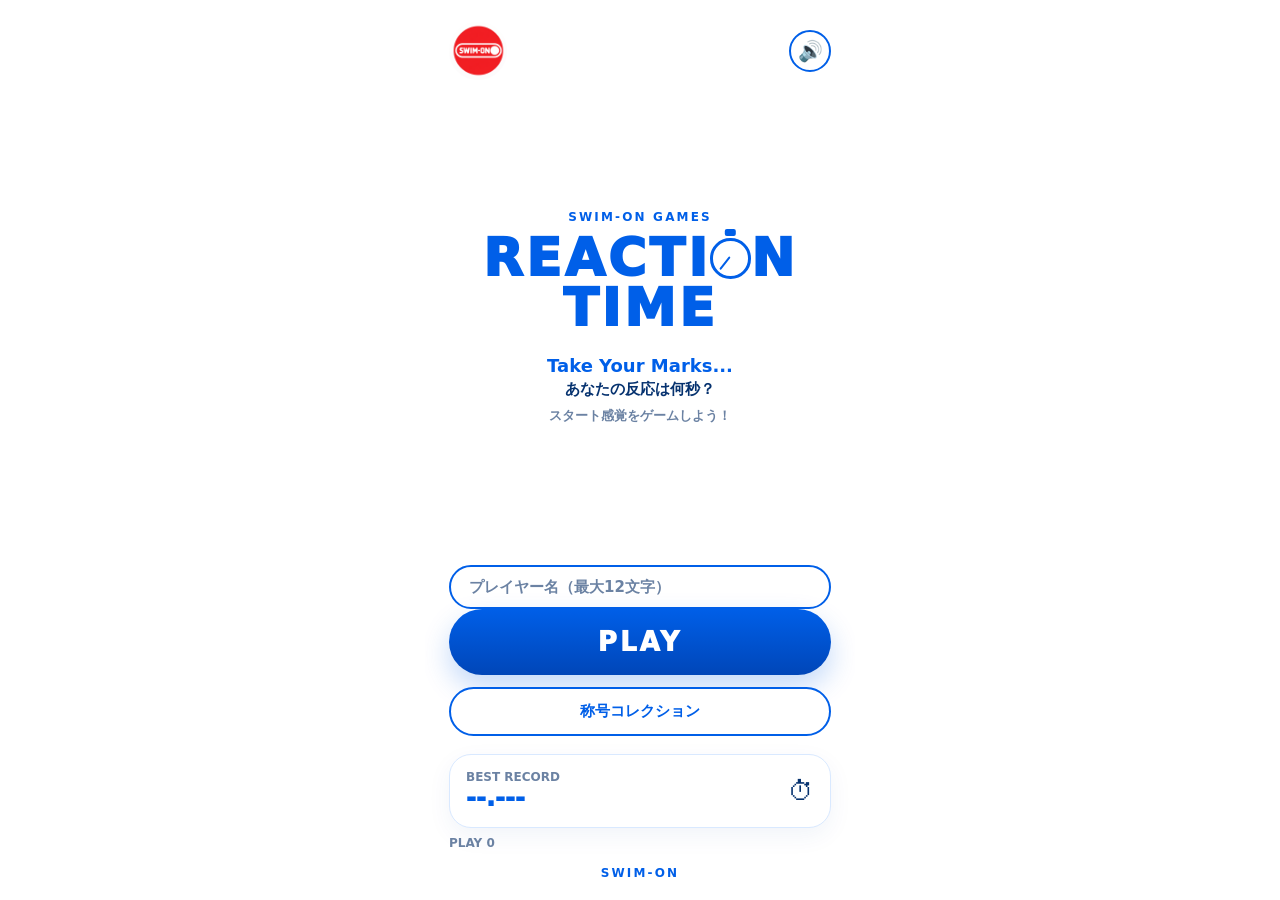
==== reaction_time_v1_2_audio.html @ 28e8aac7 "ローカルランキング機能を追加 - プレイヤー名入力欄をホーム画面に追加（localStorage保存） - 計測後の結果画面に「直近10回の記録」「ローカルTOP10」を表示 - ランキングをloca" ====
<!doctype html>
<html lang="ja">
<head>
  <!-- Google tag (gtag.js) -->
<script async src="https://www.googletagmanager.com/gtag/js?id=G-L57EG20Z6X"></script>
<script>
  window.dataLayer = window.dataLayer || [];
  function gtag(){dataLayer.push(arguments);}
  gtag('js', new Date());

  gtag('config', 'G-L57EG20Z6X');
</script>

<meta charset="utf-8">
<meta name="viewport" content="width=device-width,initial-scale=1,viewport-fit=cover,user-scalable=no">
<title>REACTION TIME v1.1 | SWIM-ON GAMES</title>
<meta name="description" content="Take Your Marks... あなたの反応は何秒？ スタート感覚をゲームしよう！">
<style>
:root{
  --blue:#005FE8;
  --blue-dark:#0046B8;
  --blue-light:#EAF5FF;
  --text:#06326F;
  --muted:#6B82A3;
  --line:#D9E9FF;
  --danger:#E94242;
  --gold:#F4B83A;
  --purple:#7A55E8;
  --white:#fff;
}
*{box-sizing:border-box;-webkit-tap-highlight-color:transparent}
html,body{margin:0;min-height:100%;font-family:system-ui,-apple-system,BlinkMacSystemFont,"Hiragino Sans","Yu Gothic",sans-serif;background:#fff;color:var(--text)}
button{font-family:inherit;cursor:pointer;border:0}
.app{width:min(430px,100%);min-height:100svh;margin:0 auto;background:#fff;position:relative;overflow:hidden;display:flex;flex-direction:column}
.screen{display:none;min-height:100svh;padding:22px 24px 20px;flex-direction:column}
.screen.active{display:flex}
.header{display:flex;align-items:center;justify-content:space-between;min-height:54px}
.logo{width:58px;height:58px;object-fit:contain;border-radius:50%}
.sound{width:42px;height:42px;border:2px solid var(--blue);border-radius:50%;background:#fff;color:var(--blue);font-size:20px;font-weight:900;display:flex;align-items:center;justify-content:center}
.center{flex:1;display:flex;flex-direction:column;align-items:center;justify-content:center;text-align:center}
.brand-small{font-size:12px;font-weight:900;letter-spacing:.18em;color:var(--blue);margin-bottom:10px}
.title{margin:0;color:var(--blue);font-size:52px;line-height:.95;font-weight:950;letter-spacing:.06em}
.watch{display:inline-block;position:relative;width:.78em;height:.78em;border:.075em solid var(--blue);border-radius:50%;vertical-align:-.055em}
.watch:before{content:"";position:absolute;left:50%;top:-.23em;transform:translateX(-50%);width:.2em;height:.13em;background:var(--blue);border-radius:.04em}
.watch:after{content:"";position:absolute;left:50%;top:50%;width:.045em;height:.3em;background:var(--blue);border-radius:999px;transform-origin:top center;transform:translate(-50%,-.04em) rotate(38deg)}
.copy1{margin:22px 0 4px;font-size:18px;font-weight:900;color:var(--blue)}
.copy2{margin:0 0 8px;font-size:15px;font-weight:800;color:var(--text)}
.copy3{margin:0;color:var(--muted);font-size:13px;font-weight:700}
.mainBtn{width:100%;border-radius:999px;background:linear-gradient(180deg,var(--blue),var(--blue-dark));color:#fff;padding:18px 18px;font-size:26px;font-weight:950;letter-spacing:.12em;box-shadow:0 12px 28px rgba(0,95,232,.24)}
.subBtn{width:100%;border-radius:999px;background:#fff;color:var(--blue);border:2px solid var(--blue);padding:13px 16px;font-size:15px;font-weight:900;margin-top:12px}
.bestPanel{width:100%;border:1px solid var(--line);border-radius:22px;background:#fff;padding:15px 16px;margin-top:18px;display:flex;justify-content:space-between;align-items:center;box-shadow:0 8px 24px rgba(0,70,160,.06)}
.bestPanel small{display:block;color:var(--muted);font-size:12px;font-weight:800;text-align:left}
.bestPanel strong{font-size:24px;color:var(--blue);font-weight:950}
.footer{text-align:center;color:var(--blue);font-size:12px;font-weight:900;letter-spacing:.18em;padding-top:16px}
.status{font-size:24px;color:var(--blue);font-weight:950;font-style:italic;margin-bottom:18px}
.waitCircle{width:214px;height:214px;border-radius:50%;border:4px solid var(--blue);display:flex;align-items:center;justify-content:center;color:var(--blue);font-size:42px;font-weight:950;letter-spacing:.05em;margin:18px auto;box-shadow:0 0 0 12px var(--blue-light);transition:.18s ease}
.waitCircle.tap{background:var(--blue);color:#fff;box-shadow:0 0 0 12px var(--blue-light),0 0 32px rgba(0,95,232,.42);transform:scale(1.03)}
.note{font-size:14px;color:var(--muted);font-weight:800;line-height:1.7;min-height:44px}
.resultWrap{position:relative;width:100%;display:flex;flex-direction:column;align-items:center;text-align:center}
.resultLabel{color:var(--blue);font-size:15px;font-weight:950;letter-spacing:.1em;min-height:24px}
.resultLabel.danger{color:var(--danger)}
.resultTime{font-size:76px;line-height:1;font-weight:950;color:var(--blue);letter-spacing:-.06em;margin:8px 0 12px;font-family:ui-monospace,SFMono-Regular,Menlo,Consolas,monospace;position:relative;z-index:2}
.resultTime .sec{font-size:22px;letter-spacing:0;font-family:inherit;margin-left:2px}
.rankBox{width:100%;border:1px solid var(--line);border-radius:22px;padding:17px 14px;margin:8px 0 12px;background:#fff;font-size:22px;font-weight:950;color:var(--text);position:relative;z-index:2}
.rankBox small{display:block;font-size:13px;font-weight:800;color:var(--muted);margin-top:6px}
.infoBox{width:100%;border-radius:18px;background:var(--blue-light);padding:13px 14px;margin-top:8px;color:var(--text);font-size:14px;font-weight:900;position:relative;z-index:2}
.infoBox b{color:var(--blue);font-size:22px}
.actions{width:100%;display:grid;grid-template-columns:1fr 1fr;gap:10px;margin-top:18px}
.actionBtn{border-radius:999px;padding:14px 10px;font-size:14px;font-weight:950;background:#fff;border:2px solid var(--blue);color:var(--blue)}
.actionBtn.primary{background:var(--blue);color:#fff}
.list{width:100%;margin-top:18px}
.row{display:flex;align-items:center;justify-content:space-between;border:1px solid var(--line);border-radius:16px;padding:12px 13px;margin-bottom:9px;background:#fff}
.row.locked{opacity:.42;background:#F8FBFF}
.name{font-weight:950;color:var(--text);font-size:14px;text-align:left}
.range{font-size:12px;color:var(--muted);font-weight:800}
.navBack{background:transparent;color:var(--blue);font-size:30px;font-weight:900;padding:0}
.meta{font-size:12px;color:var(--muted);font-weight:800;margin-top:8px}

/* v1.1 reward effects: white background preserved */
.fxLayer{position:absolute;inset:-20px 0 0;pointer-events:none;overflow:visible;z-index:1}
.sparkle,.confetti,.crownPop,.goldRing{display:none}
.fx-new .sparkle{display:block}
.sparkle span{position:absolute;color:#66B9FF;font-size:24px;opacity:0;animation:sparkle 1.05s ease-out forwards}
.sparkle span:nth-child(1){left:6%;top:12%;animation-delay:.02s}
.sparkle span:nth-child(2){right:7%;top:10%;animation-delay:.16s}
.sparkle span:nth-child(3){left:12%;top:42%;animation-delay:.28s}
.sparkle span:nth-child(4){right:14%;top:45%;animation-delay:.38s}
.sparkle span:nth-child(5){left:45%;top:0%;animation-delay:.48s}
@keyframes sparkle{0%{transform:scale(.5) rotate(0);opacity:0}25%{opacity:1}100%{transform:scale(1.35) rotate(18deg);opacity:0}}

.fx-confetti .confetti{display:block}
.confetti span{position:absolute;width:8px;height:12px;border-radius:2px;opacity:0;animation:confetti 1.15s ease-out forwards}
.confetti span:nth-child(1){background:#F24E8A;left:8%;top:8%;animation-delay:.03s}
.confetti span:nth-child(2){background:#00A9FF;left:18%;top:18%;animation-delay:.11s}
.confetti span:nth-child(3){background:#F4B83A;left:30%;top:3%;animation-delay:.2s}
.confetti span:nth-child(4){background:#4BCB7A;right:28%;top:10%;animation-delay:.08s}
.confetti span:nth-child(5){background:#9B6DFF;right:18%;top:22%;animation-delay:.18s}
.confetti span:nth-child(6){background:#FF7A45;right:8%;top:6%;animation-delay:.26s}
.confetti span:nth-child(7){background:#00C2B8;left:10%;top:52%;animation-delay:.22s}
.confetti span:nth-child(8){background:#F24E8A;right:10%;top:54%;animation-delay:.32s}
@keyframes confetti{0%{transform:translateY(-20px) rotate(0deg);opacity:0}20%{opacity:1}100%{transform:translateY(95px) rotate(240deg);opacity:0}}

.fx-gold .goldRing{display:block;position:absolute;left:50%;top:72px;width:250px;height:250px;border:5px solid rgba(244,184,58,.72);border-radius:50%;transform:translateX(-50%) scale(.78);opacity:0;animation:goldRing 1s ease-out forwards;box-shadow:0 0 24px rgba(244,184,58,.28)}
.goldRing:before,.goldRing:after{content:"✦";position:absolute;color:var(--gold);font-size:24px}
.goldRing:before{left:24px;top:28px}.goldRing:after{right:24px;bottom:28px}
@keyframes goldRing{0%{opacity:0;transform:translateX(-50%) scale(.72)}35%{opacity:1}100%{opacity:0;transform:translateX(-50%) scale(1.05)}}

.fx-crown .crownPop{display:block;position:absolute;left:50%;top:8px;transform:translateX(-50%) scale(.4);font-size:48px;opacity:0;animation:crownPop .9s cubic-bezier(.2,1.4,.35,1) forwards}
@keyframes crownPop{0%{opacity:0;transform:translateX(-50%) translateY(20px) scale(.4)}45%{opacity:1;transform:translateX(-50%) translateY(0) scale(1.15)}100%{opacity:0;transform:translateX(-50%) translateY(-10px) scale(1)}}

.fx-good .resultTime{animation:softPulse .7s ease-out}
@keyframes softPulse{0%{transform:scale(1)}45%{transform:scale(1.035)}100%{transform:scale(1)}}


.fx-speed .resultTime{animation:speedPulse .8s ease-out}
.fx-speed .sparkle{display:block}
.fx-speed .sparkle span{color:#005FE8}
@keyframes speedPulse{0%{transform:translateX(0) scale(1)}20%{transform:translateX(-4px) scale(1.02)}40%{transform:translateX(4px) scale(1.04)}60%{transform:translateX(-2px) scale(1.02)}100%{transform:translateX(0) scale(1)}}

@media (max-width:360px){
  .screen{padding-left:18px;padding-right:18px}
  .title{font-size:46px}
  .waitCircle{width:190px;height:190px;font-size:36px}
  .resultTime{font-size:66px}
  .goldRing{width:220px;height:220px}
}
/* ranking additions */
.nameWrap{width:100%;margin-top:10px;display:flex;gap:8px;align-items:center}
.nameInput{flex:1;border:2px solid var(--blue);border-radius:999px;padding:11px 18px;font-size:15px;font-weight:900;font-family:inherit;color:var(--text);outline:none;background:#fff}
.nameInput::placeholder{color:var(--muted)}
.rankSection{width:100%;margin-top:10px;position:relative;z-index:2}
.rankSectionTitle{font-size:11px;font-weight:900;color:var(--muted);letter-spacing:.1em;margin-bottom:5px;text-align:left}
.rankRow{display:flex;align-items:center;border:1px solid var(--line);border-radius:12px;padding:7px 11px;margin-bottom:5px;background:#fff;font-size:13px;gap:6px}
.rankRow.me{border-color:var(--blue);background:var(--blue-light)}
.rankNum{font-weight:950;color:var(--muted);width:22px;flex-shrink:0;text-align:right}
.rankName{font-weight:900;color:var(--text);flex:1;overflow:hidden;text-overflow:ellipsis;white-space:nowrap}
.rankTime{font-weight:950;color:var(--blue);font-family:ui-monospace,SFMono-Regular,Menlo,Consolas,monospace;flex-shrink:0}
.rankFly{color:var(--danger)}
#result .center{overflow-y:auto;-webkit-overflow-scrolling:touch}
</style>
</head>
<body>

<audio id="marksAudio" preload="auto">
  <source src="take-your-marks.mp3" type="audio/mpeg">
</audio>

<div class="app">
  <section id="home" class="screen active">
    <div class="header"><img class="logo" src="[data-uri]" alt="SWIM-ON"><button class="sound soundToggle">🔊</button></div>
    <div class="center">
      <div class="brand-small">SWIM-ON GAMES</div>
      <h1 class="title">REACTI<span class="watch"></span>N<br>TIME</h1>
      <p class="copy1">Take Your Marks...</p>
      <p class="copy2">あなたの反応は何秒？</p>
      <p class="copy3">スタート感覚をゲームしよう！</p>
    </div>
    <div class="nameWrap"><input class="nameInput" id="playerName" type="text" maxlength="12" placeholder="プレイヤー名（最大12文字）"></div>
    <button class="mainBtn" id="playBtn">PLAY</button>
    <button class="subBtn" id="collectionBtn">称号コレクション</button>
    <div class="bestPanel"><div><small>BEST RECORD</small><strong id="homeBest">--.---</strong></div><div style="font-size:26px">⏱</div></div>
    <div class="meta" id="homeMeta">PLAY 0</div>
    <div class="footer">SWIM-ON</div>
  </section>

  <section id="game" class="screen">
    <div class="header"><button class="navBack" id="gameBack">‹</button><button class="sound soundToggle">🔊</button></div>
    <div class="center">
      <div class="brand-small">REACTION TIME</div>
      <div class="status" id="status">Take Your Marks...</div>
      <div class="waitCircle" id="tapArea">WAIT</div>
      <div class="note" id="note">「ピッ！」のあとにタップ！<br>フライングは失格です</div>
    </div>
    <div class="bestPanel"><div><small>BEST RECORD</small><strong id="gameBest">--.---</strong></div><div style="font-size:26px">♛</div></div>
    <div class="footer">SWIM-ON GAMES</div>
  </section>

  <section id="result" class="screen">
    <div class="header"><button class="navBack" id="resultBack">‹</button><button class="sound soundToggle">🔊</button></div>
    <div class="center">
      <div class="brand-small">REACTION TIME</div>
      <div class="resultWrap" id="resultWrap">
        <div class="fxLayer">
          <div class="sparkle"><span>✦</span><span>✦</span><span>✧</span><span>✧</span><span>✦</span></div>
          <div class="confetti"><span></span><span></span><span></span><span></span><span></span><span></span><span></span><span></span></div>
          <div class="goldRing"></div>
          <div class="crownPop">👑</div>
        </div>
        <div class="resultLabel" id="newRecord"></div>
        <div class="resultTime"><span id="resultTime">0.000</span><span class="sec">秒</span></div>
        <div class="rankBox" id="rankBox"></div>
        <div class="infoBox" id="bestLine"></div>
        <div class="infoBox" id="diffBox"></div>
        <div class="rankSection" id="historySection"><div class="rankSectionTitle">▸ 直近10回の記録</div><div id="historyList"></div></div>
        <div class="rankSection" id="top10Section"><div class="rankSectionTitle">▸ ローカルTOP10</div><div id="top10List"></div></div>
      </div>
    </div>
    <div class="actions"><button class="actionBtn" id="againBtn">もう一回</button><button class="actionBtn primary" id="shareBtn">シェア</button></div>
    <button class="subBtn" id="toCollectionBtn">称号を見る</button>
    <button class="subBtn" id="resetRankBtn" style="margin-top:6px;color:var(--muted);border-color:var(--muted)">ランキングをリセット</button>
    <div class="footer">SWIM-ON GAMES</div>
  </section>

  <section id="collection" class="screen">
    <div class="header"><button class="navBack" id="collectionBack">‹</button><button class="sound soundToggle">🔊</button></div>
    <div style="text-align:center;margin-top:10px">
      <div class="brand-small">REACTION TIME</div>
      <h2 style="margin:8px 0 0;color:var(--blue);font-size:28px">称号コレクション</h2>
      <p id="collectionCount" style="margin:8px 0;color:var(--muted);font-weight:900">0 / 7</p>
    </div>
    <div class="list" id="badgeList"></div>
    <div class="infoBox" id="nextBadge">まずは1回プレイしてみよう！</div>
    <button class="subBtn" id="resetBtn">記録をリセット</button>
    <div class="footer">SWIM-ON GAMES</div>
  </section>
</div>

<script>
let state="idle",timer=null,startTime=0,audioOn=true;
let best=localStorage.getItem("rt_v11_final_best")?Number(localStorage.getItem("rt_v11_final_best")):null;
let plays=Number(localStorage.getItem("rt_v11_final_plays")||0);
let records=JSON.parse(localStorage.getItem("rt_v11_final_records")||"[]");
let earned=JSON.parse(localStorage.getItem("rt_v11_final_earned")||"[]");
let ranking=JSON.parse(localStorage.getItem("rt_v11_ranking")||"[]");
let savedName=localStorage.getItem("rt_v11_player_name")||"";
let lastText="REACTION TIME #SWIMONGAMES";
let lastEarnedTitle=null;
const ranks=[
 {min:0,max:.15,title:"🚨 フライング",comment:"審判長がお呼びです",collect:false,fx:"flying"},
 {min:.15,max:.30,title:"🏆 飛び込み職人",comment:"素晴らしいスタートです！",collect:true,fx:"confetti"},
 {min:.30,max:.40,title:"🥇 オリンピアンの飛び込み",comment:"まさに一流の反応速度！",collect:true,fx:"gold"},
 {min:.40,max:.50,title:"⚡ リアクションマスター",comment:"反応速度の達人です！",collect:true,fx:"speed"},
 {min:.50,max:.60,title:"👑 スタート台の勇者",comment:"勇気あるスタートです！",collect:true,fx:"crown"},
 {min:.60,max:.70,title:"🥽 ゴーグル調整中",comment:"もう少しでベスト更新！",collect:true,fx:"none"},
 {min:.70,max:.90,title:"🏊 愛されマスターズ勢",comment:"落ち着きが感じられます",collect:true,fx:"none"},
 {min:.90,max:99,title:"🏢 まだ招集所",comment:"スタート台までお急ぎください",collect:true,fx:"none"}
];
function el(id){return document.getElementById(id)}
function getPlayerName(){const v=el("playerName").value.trim();return v||"匿名";}
function saveRankEntry(name,sec){
  ranking.push({name,sec,date:new Date().toLocaleString("ja-JP")});
  ranking.sort((a,b)=>a.sec-b.sec);
  ranking=ranking.slice(0,50);
  localStorage.setItem("rt_v11_ranking",JSON.stringify(ranking));
}
function renderRanking(currentSec,currentName){
  // history: last 10 legal records
  const hist=records.filter(r=>r.legal).slice(0,10);
  el("historyList").innerHTML=hist.length===0?"<div style='font-size:12px;color:var(--muted);padding:4px 0'>記録なし</div>":
    hist.map((r,i)=>"<div class='rankRow"+(i===0?" me":"")+"'><span class='rankNum'>"+(i+1)+"</span><span class='rankName'>"+r.date+"</span><span class='rankTime'>"+r.sec.toFixed(3)+"秒</span></div>").join("");
  // top10 from ranking
  const top10=ranking.slice(0,10);
  const myPos=ranking.findIndex(r=>r.sec===currentSec&&r.name===currentName);
  el("top10List").innerHTML=top10.length===0?"<div style='font-size:12px;color:var(--muted);padding:4px 0'>記録なし</div>":
    top10.map((r,i)=>"<div class='rankRow"+(i===myPos?" me":"")+"'><span class='rankNum'>"+(i+1)+"</span><span class='rankName'>"+r.name+"</span><span class='rankTime'>"+r.sec.toFixed(3)+"秒</span></div>").join("");
}
function show(id){document.querySelectorAll(".screen").forEach(s=>s.classList.remove("active"));el(id).classList.add("active")}
function rankOf(sec){return ranks.find(r=>sec>=r.min&&sec<r.max)||ranks[ranks.length-1]}
function beep(freq=1250,dur=130){if(!audioOn)return;try{const Ctx=window.AudioContext||window.webkitAudioContext,ctx=new Ctx(),osc=ctx.createOscillator(),gain=ctx.createGain();osc.frequency.value=freq;gain.gain.value=.12;osc.connect(gain);gain.connect(ctx.destination);osc.start();setTimeout(()=>{osc.stop();ctx.close()},dur)}catch(e){}}
function newSound(){beep(820,90);setTimeout(()=>beep(1120,100),110);setTimeout(()=>beep(1480,130),240)}
function trophySound(){beep(980,80);setTimeout(()=>beep(1280,90),95);setTimeout(()=>beep(1580,120),205)}

function playMarksAudio(){
  if(!audioOn)return;
  const a=document.getElementById("marksAudio");
  if(!a)return;
  try{
    a.currentTime=0;
    const p=a.play();
    if(p && typeof p.catch==="function"){p.catch(()=>{});}
  }catch(e){}
}

function updateBest(){const val=best?best.toFixed(3):"--.---";el("homeBest").textContent=val;el("gameBest").textContent=val;el("homeMeta").textContent="PLAY "+plays}
function startGame(){state="waiting";show("game");playMarksAudio();el("status").textContent="Take Your Marks...";el("tapArea").textContent="WAIT";el("tapArea").classList.remove("tap");el("note").innerHTML="「ピッ！」のあとにタップ！<br>フライングは失格です";timer=setTimeout(()=>{state="go";el("status").textContent="ピッ！";el("tapArea").textContent="TAP!";el("tapArea").classList.add("tap");el("note").textContent="今！";beep();startTime=performance.now()},2200+Math.random()*2500)}
function clearFx(){el("resultWrap").className="resultWrap"}
function applyFx(r,isNew,isFirstEarn){
  clearFx();
  setTimeout(()=>{
    if(isNew){el("resultWrap").classList.add("fx-new"); newSound();}
    if(r.fx==="confetti" && isFirstEarn){el("resultWrap").classList.add("fx-confetti"); trophySound();}
    if(r.fx==="gold"){el("resultWrap").classList.add("fx-gold");}
    if(r.fx==="crown"){el("resultWrap").classList.add("fx-crown");}
    if(r.fx==="speed"){el("resultWrap").classList.add("fx-speed");}
    if(r.fx==="good"){el("resultWrap").classList.add("fx-good");}
  },80);
  setTimeout(clearFx,1350);
}
function finish(sec){
  state="idle";
  const legal=sec>=.150,oldBest=best;let isNew=false;const r=rankOf(sec);
  plays++;
  let isFirstEarn=false;
  if(legal&&r.collect&&!earned.includes(r.title)){earned.push(r.title);isFirstEarn=true;lastEarnedTitle=r.title}
  if(legal&&(!best||sec<best)){best=sec;localStorage.setItem("rt_v11_final_best",String(best));isNew=true}
  records.unshift({sec:sec,legal:legal,rank:r.title,date:new Date().toLocaleString("ja-JP")});
  records=records.slice(0,20);
  localStorage.setItem("rt_v11_final_records",JSON.stringify(records));
  localStorage.setItem("rt_v11_final_earned",JSON.stringify(earned));
  localStorage.setItem("rt_v11_final_plays",String(plays));
  const pname=getPlayerName();
  savedName=pname;
  localStorage.setItem("rt_v11_player_name",pname);
  if(legal)saveRankEntry(pname,sec);

  el("resultTime").textContent=legal?sec.toFixed(3):"DQ";
  el("newRecord").classList.remove("danger");
  el("newRecord").textContent=isNew?"＼ NEW RECORD! ／":"";
  if(!legal){el("newRecord").textContent="FLYING";el("newRecord").classList.add("danger")}
  el("rankBox").innerHTML=r.title+"<small>"+r.comment+"</small>";
  el("bestLine").innerHTML="♛ 自己ベスト　<b>"+(best?best.toFixed(3):"--.---")+"</b> 秒";
  if(!legal) el("diffBox").innerHTML="0.150秒未満のため <b>失格</b>";
  else if(isNew&&oldBest) el("diffBox").innerHTML="自己ベストを <b>"+(oldBest-sec).toFixed(3)+"</b> 秒更新！";
  else if(isNew) el("diffBox").innerHTML="初回記録！ここから <b>自己ベスト更新</b> を狙おう";
  else el("diffBox").innerHTML="自己ベストまで あと <b>"+(sec-best).toFixed(3)+"</b> 秒！";
  lastText="REACTION TIME｜"+(legal?sec.toFixed(3)+"秒":"フライング")+"\n"+r.title+"\n#SWIMONGAMES";
  updateBest();
  renderRanking(sec,pname);
  show("result");
  applyFx(r,isNew,isFirstEarn);
}
function renderCollection(){
  const collectRanks=ranks.filter(r=>r.collect);
  el("collectionCount").textContent=earned.length+" / "+collectRanks.length;
  el("badgeList").innerHTML=collectRanks.map(r=>{
    const got=earned.includes(r.title);
    const range=r.max===99?r.min.toFixed(3)+"秒以上":r.min.toFixed(3)+"〜"+r.max.toFixed(3)+"秒";
    return "<div class='row "+(got?"":"locked")+"'><div><div class='name'>"+(got?"☑ ":"🔒 ")+r.title+"</div><div class='range'>"+range+"</div></div><div>"+(got?"獲得":"未獲得")+"</div></div>"
  }).join("");
  if(!best) el("nextBadge").textContent="まずは1回プレイしてみよう！";
  else{
    const next=collectRanks.find(r=>best>=r.max);
    el("nextBadge").innerHTML=next?"次の称号まで あと <b>"+(best-next.max).toFixed(3)+"</b> 秒":"最高ランク級！すごい！";
  }
}
async function share(){if(navigator.share){try{await navigator.share({text:lastText})}catch(e){}}else if(navigator.clipboard){await navigator.clipboard.writeText(lastText);alert("結果をコピーしました！")}else alert(lastText)}
function toggleSound(){audioOn=!audioOn;document.querySelectorAll(".soundToggle").forEach(b=>b.textContent=audioOn?"🔊":"🔇");if(audioOn)beep(1000,80)}
function resetAll(){if(confirm("記録をリセットしますか？")){localStorage.removeItem("rt_v11_final_best");localStorage.removeItem("rt_v11_final_plays");localStorage.removeItem("rt_v11_final_records");localStorage.removeItem("rt_v11_final_earned");best=null;plays=0;records=[];earned=[];updateBest();renderCollection();}}
function resetRanking(){if(confirm("ランキングをリセットしますか？")){localStorage.removeItem("rt_v11_ranking");ranking=[];renderRanking(null,null);}}
el("playBtn").onclick=startGame;
el("againBtn").onclick=startGame;
el("tapArea").onclick=()=>{if(state==="waiting"){clearTimeout(timer);finish(.001)}else if(state==="go")finish((performance.now()-startTime)/1000)};
el("gameBack").onclick=()=>{if(timer)clearTimeout(timer);state="idle";show("home")};
el("resultBack").onclick=()=>show("home");
el("collectionBtn").onclick=()=>{renderCollection();show("collection")};
el("toCollectionBtn").onclick=()=>{renderCollection();show("collection")};
el("collectionBack").onclick=()=>show("home");
el("shareBtn").onclick=share;
el("resetBtn").onclick=resetAll;
el("resetRankBtn").onclick=resetRanking;
document.querySelectorAll(".soundToggle").forEach(b=>b.onclick=toggleSound);
el("playerName").value=savedName;
el("playerName").addEventListener("change",()=>{localStorage.setItem("rt_v11_player_name",el("playerName").value.trim());});
updateBest();
</script>
</body>
</html>
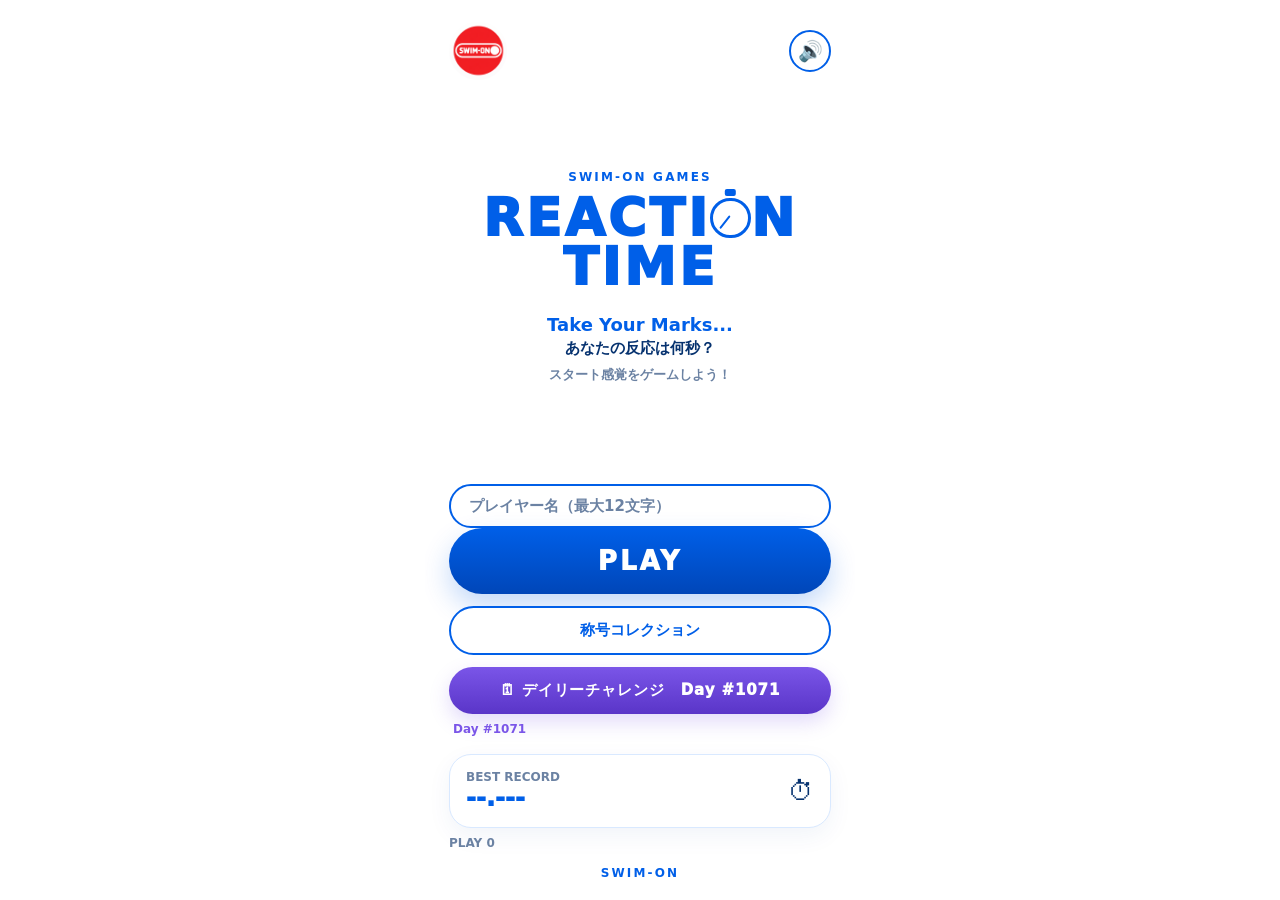
==== commit fe8e840f: "デイリーチャレンジ機能を追加 - 日付シードによる決定論的な反応タイミング生成（同日同パターン） - 3試技制・1日1回プレイ制限（プレイ済みは結果表示） - Day #N（2024-01-01起点の" ====
--- a/reaction_time_v1_2_audio.html
+++ b/reaction_time_v1_2_audio.html
@@ -124,6 +124,12 @@
   .resultTime{font-size:66px}
   .goldRing{width:220px;height:220px}
 }
+/* daily challenge */
+.dailyBtn{width:100%;border-radius:999px;background:linear-gradient(180deg,var(--purple),#5A35C8);color:#fff;padding:14px 16px;font-size:15px;font-weight:950;letter-spacing:.06em;box-shadow:0 8px 20px rgba(122,85,232,.22);margin-top:12px;border:0;cursor:pointer}
+.dailyMeta{display:flex;justify-content:space-between;align-items:center;width:100%;margin-top:8px;padding:0 4px}
+.dailyDayLabel{font-size:12px;font-weight:900;color:var(--purple)}
+.dailyStreakLabel{font-size:12px;font-weight:900;color:var(--purple)}
+.dailyTrialsBadge{font-size:13px;font-weight:950;color:var(--purple);text-align:center;margin-bottom:6px;letter-spacing:.04em}
 /* ranking additions */
 .nameWrap{width:100%;margin-top:10px;display:flex;gap:8px;align-items:center}
 .nameInput{flex:1;border:2px solid var(--blue);border-radius:999px;padding:11px 18px;font-size:15px;font-weight:900;font-family:inherit;color:var(--text);outline:none;background:#fff}
@@ -158,6 +164,8 @@
     <div class="nameWrap"><input class="nameInput" id="playerName" type="text" maxlength="12" placeholder="プレイヤー名（最大12文字）"></div>
     <button class="mainBtn" id="playBtn">PLAY</button>
     <button class="subBtn" id="collectionBtn">称号コレクション</button>
+    <button class="dailyBtn" id="dailyBtn">🗓 デイリーチャレンジ</button>
+    <div class="dailyMeta"><span class="dailyDayLabel" id="dailyDayNum"></span><span class="dailyStreakLabel" id="dailyStreakLabel"></span></div>
     <div class="bestPanel"><div><small>BEST RECORD</small><strong id="homeBest">--.---</strong></div><div style="font-size:26px">⏱</div></div>
     <div class="meta" id="homeMeta">PLAY 0</div>
     <div class="footer">SWIM-ON</div>
@@ -167,6 +175,7 @@
     <div class="header"><button class="navBack" id="gameBack">‹</button><button class="sound soundToggle">🔊</button></div>
     <div class="center">
       <div class="brand-small">REACTION TIME</div>
+      <div class="dailyTrialsBadge" id="dailyTrialsBadge" style="display:none"></div>
       <div class="status" id="status">Take Your Marks...</div>
       <div class="waitCircle" id="tapArea">WAIT</div>
       <div class="note" id="note">「ピッ！」のあとにタップ！<br>フライングは失格です</div>
@@ -201,6 +210,22 @@
     <div class="footer">SWIM-ON GAMES</div>
   </section>
 
+  <section id="dailyResult" class="screen">
+    <div class="header"><button class="navBack" id="dailyResultBack">‹</button><button class="sound soundToggle">🔊</button></div>
+    <div class="center" style="overflow-y:auto;-webkit-overflow-scrolling:touch">
+      <div class="brand-small">DAILY CHALLENGE</div>
+      <div class="resultWrap">
+        <div class="resultLabel" id="dailyResultLabel"></div>
+        <div class="resultTime"><span id="dailyResultTime">0.000</span><span class="sec">秒</span></div>
+        <div class="rankBox" id="dailyRankBox"></div>
+        <div class="infoBox" id="dailyAttemptsBox" style="margin-top:8px;font-size:13px"></div>
+        <div class="infoBox" id="dailyStreakBox" style="margin-top:8px"></div>
+      </div>
+    </div>
+    <div class="actions"><button class="actionBtn" id="dailyShareBtn">シェア / コピー</button><button class="actionBtn primary" id="dailyHomeBtn">ホームへ</button></div>
+    <div class="footer">SWIM-ON GAMES</div>
+  </section>
+
   <section id="collection" class="screen">
     <div class="header"><button class="navBack" id="collectionBack">‹</button><button class="sound soundToggle">🔊</button></div>
     <div style="text-align:center;margin-top:10px">
@@ -225,6 +250,10 @@
 let savedName=localStorage.getItem("rt_v11_player_name")||"";
 let lastText="REACTION TIME #SWIMONGAMES";
 let lastEarnedTitle=null;
+// ---- Daily Challenge ----
+const DAILY_EPOCH=new Date("2024-01-01T00:00:00").getTime();
+const DAILY_TRIALS=3;
+let isDailyMode=false,dailyAttempts=[],dailyDelays=[],dailyAttemptIdx=0,dailyShareText="";
 const ranks=[
  {min:0,max:.15,title:"🚨 フライング",comment:"審判長がお呼びです",collect:false,fx:"flying"},
  {min:.15,max:.30,title:"🏆 飛び込み職人",comment:"素晴らしいスタートです！",collect:true,fx:"confetti"},
@@ -254,6 +283,77 @@
   el("top10List").innerHTML=top10.length===0?"<div style='font-size:12px;color:var(--muted);padding:4px 0'>記録なし</div>":
     top10.map((r,i)=>"<div class='rankRow"+(i===myPos?" me":"")+"'><span class='rankNum'>"+(i+1)+"</span><span class='rankName'>"+r.name+"</span><span class='rankTime'>"+r.sec.toFixed(3)+"秒</span></div>").join("");
 }
+function todayStr(){const d=new Date();return d.getFullYear()+"-"+String(d.getMonth()+1).padStart(2,"0")+"-"+String(d.getDate()).padStart(2,"0")}
+function dayNum(){const t=new Date(todayStr()).getTime();return Math.floor((t-DAILY_EPOCH)/86400000)+1}
+function seededRand(seed){seed=(Math.imul(1664525,seed)+1013904223)>>>0;return{v:seed/0x100000000,s:seed}}
+function dailySeed(){const s=todayStr();let h=0;for(let i=0;i<s.length;i++)h=Math.imul(31,h)+s.charCodeAt(i)|0;return h>>>0}
+function getDailyDelays(){let s=dailySeed();const d=[];for(let i=0;i<DAILY_TRIALS;i++){const r=seededRand(s);d.push(2200+r.v*2500);s=r.s;}return d}
+function getDailyRec(){return JSON.parse(localStorage.getItem("rt_v11_daily_"+todayStr())||"null")}
+function saveDailyRec(attempts){
+  const legal=attempts.filter(a=>a>=0.150);
+  const avg=legal.length>0?legal.reduce((a,b)=>a+b,0)/legal.length:null;
+  const rec={attempts,avg};
+  localStorage.setItem("rt_v11_daily_"+todayStr(),JSON.stringify(rec));
+  const streak=JSON.parse(localStorage.getItem("rt_v11_daily_streak")||'{"last":"","count":0}');
+  const today=todayStr();
+  const yd=new Date(new Date(today).getTime()-86400000);
+  const ydStr=yd.getFullYear()+"-"+String(yd.getMonth()+1).padStart(2,"0")+"-"+String(yd.getDate()).padStart(2,"0");
+  if(streak.last!==today){streak.count=(streak.last===ydStr)?streak.count+1:1;streak.last=today;localStorage.setItem("rt_v11_daily_streak",JSON.stringify(streak));}
+  return rec;
+}
+function getStreak(){
+  const streak=JSON.parse(localStorage.getItem("rt_v11_daily_streak")||'{"last":"","count":0}');
+  const today=todayStr();
+  const yd=new Date(new Date(today).getTime()-86400000);
+  const ydStr=yd.getFullYear()+"-"+String(yd.getMonth()+1).padStart(2,"0")+"-"+String(yd.getDate()).padStart(2,"0");
+  if(streak.last!==today&&streak.last!==ydStr)return 0;
+  return streak.count;
+}
+function updateDailyHomeInfo(){
+  const dn=dayNum(),rec=getDailyRec(),s=getStreak();
+  el("dailyDayNum").textContent="Day #"+dn+(rec?" ✓":"");
+  el("dailyStreakLabel").textContent=s>0?"🔥 "+s+"日連続":"";
+  el("dailyBtn").textContent=rec?"🗓 Day #"+dn+" の結果を見る":"🗓 デイリーチャレンジ　Day #"+dn;
+}
+function startDailyChallenge(){
+  const rec=getDailyRec();
+  if(rec){showDailyResult(rec);return;}
+  isDailyMode=true;dailyAttempts=[];dailyDelays=getDailyDelays();dailyAttemptIdx=0;
+  startDailyAttempt();
+}
+function startDailyAttempt(){
+  state="waiting";show("game");playMarksAudio();
+  el("status").textContent="Take Your Marks...";el("tapArea").textContent="WAIT";el("tapArea").classList.remove("tap");
+  el("note").innerHTML="「ピッ！」のあとにタップ！<br>フライングは失格です";
+  el("dailyTrialsBadge").style.display="block";
+  el("dailyTrialsBadge").textContent="Day #"+dayNum()+"　試技 "+(dailyAttemptIdx+1)+" / "+DAILY_TRIALS;
+  timer=setTimeout(()=>{state="go";el("status").textContent="ピッ！";el("tapArea").textContent="TAP!";el("tapArea").classList.add("tap");el("note").textContent="今！";beep();startTime=performance.now()},dailyDelays[dailyAttemptIdx]);
+}
+function finishDailyAttempt(sec){
+  state="idle";dailyAttempts.push(sec);dailyAttemptIdx++;
+  if(dailyAttemptIdx<DAILY_TRIALS){
+    el("tapArea").classList.remove("tap");
+    el("note").textContent=sec>=0.150?sec.toFixed(3)+"秒":"フライング";
+    el("status").textContent="次の準備...";
+    setTimeout(()=>startDailyAttempt(),1500);
+  }else{
+    const rec=saveDailyRec(dailyAttempts);
+    isDailyMode=false;el("dailyTrialsBadge").style.display="none";
+    showDailyResult(rec);
+  }
+}
+function showDailyResult(rec){
+  const dn=dayNum(),s=getStreak();
+  const avgMs=rec.avg?Math.round(rec.avg*1000):null;
+  el("dailyResultLabel").textContent="Day #"+dn+" 完了！";
+  if(rec.avg){el("dailyResultTime").textContent=rec.avg.toFixed(3);el("dailyRankBox").innerHTML=rankOf(rec.avg).title+"<small>平均タイム（"+DAILY_TRIALS+"試技）</small>";}
+  else{el("dailyResultTime").textContent="DQ";el("dailyRankBox").innerHTML="😅 全試技フライング<small>失格</small>";}
+  el("dailyAttemptsBox").innerHTML=rec.attempts.map((a,i)=>"#"+(i+1)+": "+(a>=0.150?a.toFixed(3)+"秒":"フライング")).join("　");
+  el("dailyStreakBox").innerHTML=s>0?"🔥 <b>"+s+"日連続</b> チャレンジ！":"今日からストリーク開始！";
+  dailyShareText="Day #"+dn+": "+(avgMs?"平均"+avgMs+"ms":"フライング")+"\n"+rec.attempts.map((a,i)=>"#"+(i+1)+":"+(a>=0.15?Math.round(a*1000)+"ms":"DQ")).join(" ")+"\n#SWIMONGAMES";
+  updateDailyHomeInfo();
+  show("dailyResult");
+}
 function show(id){document.querySelectorAll(".screen").forEach(s=>s.classList.remove("active"));el(id).classList.add("active")}
 function rankOf(sec){return ranks.find(r=>sec>=r.min&&sec<r.max)||ranks[ranks.length-1]}
 function beep(freq=1250,dur=130){if(!audioOn)return;try{const Ctx=window.AudioContext||window.webkitAudioContext,ctx=new Ctx(),osc=ctx.createOscillator(),gain=ctx.createGain();osc.frequency.value=freq;gain.gain.value=.12;osc.connect(gain);gain.connect(ctx.destination);osc.start();setTimeout(()=>{osc.stop();ctx.close()},dur)}catch(e){}}
@@ -339,8 +439,11 @@
 function resetRanking(){if(confirm("ランキングをリセットしますか？")){localStorage.removeItem("rt_v11_ranking");ranking=[];renderRanking(null,null);}}
 el("playBtn").onclick=startGame;
 el("againBtn").onclick=startGame;
-el("tapArea").onclick=()=>{if(state==="waiting"){clearTimeout(timer);finish(.001)}else if(state==="go")finish((performance.now()-startTime)/1000)};
-el("gameBack").onclick=()=>{if(timer)clearTimeout(timer);state="idle";show("home")};
+el("tapArea").onclick=()=>{
+  if(state==="waiting"){clearTimeout(timer);isDailyMode?finishDailyAttempt(.001):finish(.001);}
+  else if(state==="go"){const t=(performance.now()-startTime)/1000;isDailyMode?finishDailyAttempt(t):finish(t);}
+};
+el("gameBack").onclick=()=>{if(timer)clearTimeout(timer);state="idle";isDailyMode=false;el("dailyTrialsBadge").style.display="none";show("home")};
 el("resultBack").onclick=()=>show("home");
 el("collectionBtn").onclick=()=>{renderCollection();show("collection")};
 el("toCollectionBtn").onclick=()=>{renderCollection();show("collection")};
@@ -348,10 +451,19 @@
 el("shareBtn").onclick=share;
 el("resetBtn").onclick=resetAll;
 el("resetRankBtn").onclick=resetRanking;
+el("dailyBtn").onclick=startDailyChallenge;
+el("dailyResultBack").onclick=()=>show("home");
+el("dailyHomeBtn").onclick=()=>show("home");
+el("dailyShareBtn").onclick=async()=>{
+  if(navigator.share){try{await navigator.share({text:dailyShareText})}catch(e){}}
+  else if(navigator.clipboard){await navigator.clipboard.writeText(dailyShareText);alert("コピーしました！")}
+  else alert(dailyShareText);
+};
 document.querySelectorAll(".soundToggle").forEach(b=>b.onclick=toggleSound);
 el("playerName").value=savedName;
 el("playerName").addEventListener("change",()=>{localStorage.setItem("rt_v11_player_name",el("playerName").value.trim());});
 updateBest();
+updateDailyHomeInfo();
 </script>
 </body>
 </html>
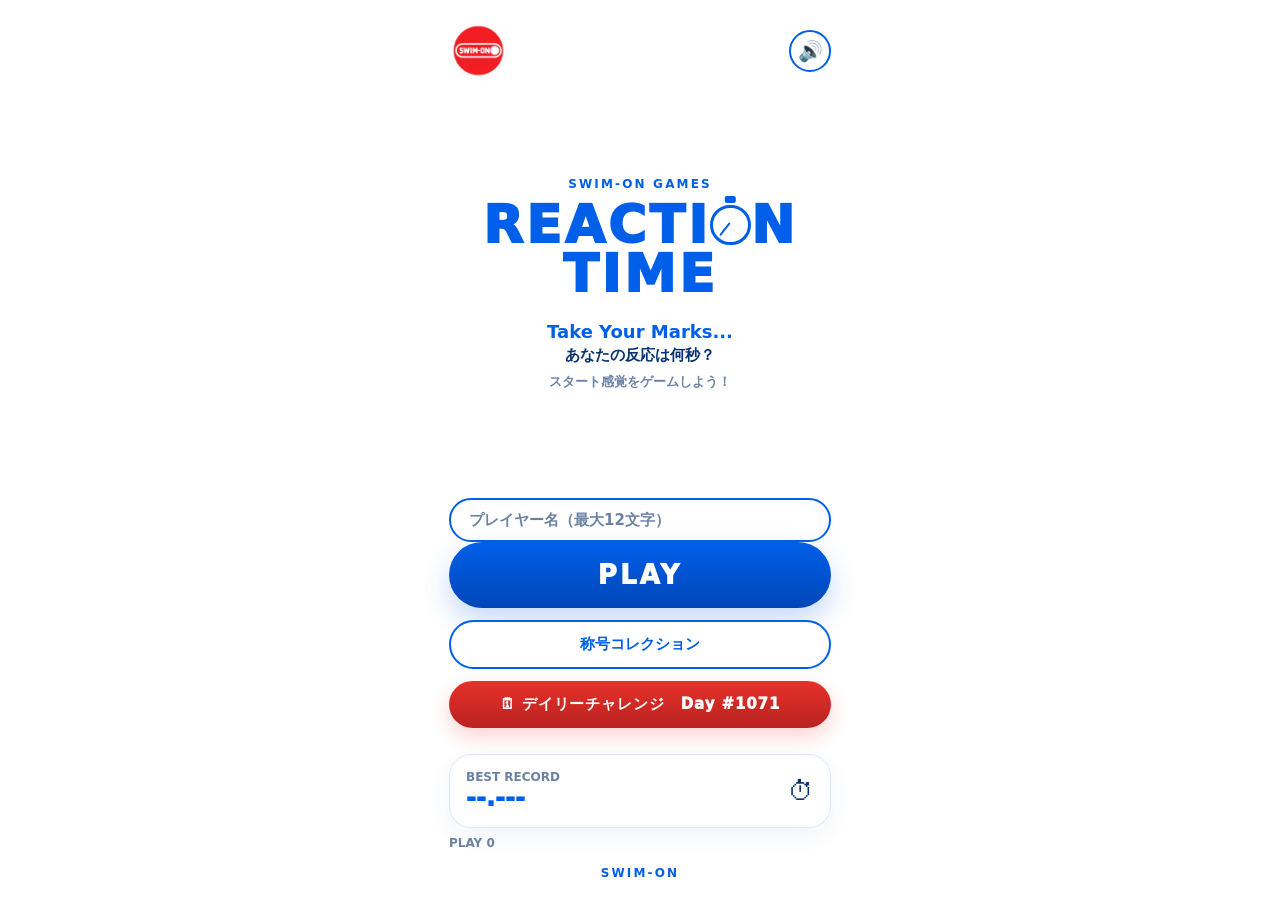
==== commit 50d6f736: "デイリーチャレンジボタンの色変更・重複テキスト削除・フライング除外 - デイリーボタン色を紫→赤(#E8312A)に変更 - ボタン下のDay#重複テキストを非表示化 - 直近10回の記録からフライン" ====
--- a/reaction_time_v1_2_audio.html
+++ b/reaction_time_v1_2_audio.html
@@ -125,10 +125,10 @@
   .goldRing{width:220px;height:220px}
 }
 /* daily challenge */
-.dailyBtn{width:100%;border-radius:999px;background:linear-gradient(180deg,var(--purple),#5A35C8);color:#fff;padding:14px 16px;font-size:15px;font-weight:950;letter-spacing:.06em;box-shadow:0 8px 20px rgba(122,85,232,.22);margin-top:12px;border:0;cursor:pointer}
+.dailyBtn{width:100%;border-radius:999px;background:linear-gradient(180deg,#E8312A,#B82220);color:#fff;padding:14px 16px;font-size:15px;font-weight:950;letter-spacing:.06em;box-shadow:0 8px 20px rgba(232,49,42,.22);margin-top:12px;border:0;cursor:pointer}
 .dailyMeta{display:flex;justify-content:space-between;align-items:center;width:100%;margin-top:8px;padding:0 4px}
-.dailyDayLabel{font-size:12px;font-weight:900;color:var(--purple)}
-.dailyStreakLabel{font-size:12px;font-weight:900;color:var(--purple)}
+.dailyDayLabel{display:none}
+.dailyStreakLabel{font-size:12px;font-weight:900;color:#E8312A}
 .dailyTrialsBadge{font-size:13px;font-weight:950;color:var(--purple);text-align:center;margin-bottom:6px;letter-spacing:.04em}
 /* ranking additions */
 .nameWrap{width:100%;margin-top:10px;display:flex;gap:8px;align-items:center}
@@ -274,7 +274,7 @@
 }
 function renderRanking(currentSec,currentName){
   // history: last 10 legal records
-  const hist=records.filter(r=>r.legal).slice(0,10);
+  const hist=records.filter(r=>r.legal&&r.sec>=0.150).slice(0,10);
   el("historyList").innerHTML=hist.length===0?"<div style='font-size:12px;color:var(--muted);padding:4px 0'>記録なし</div>":
     hist.map((r,i)=>"<div class='rankRow"+(i===0?" me":"")+"'><span class='rankNum'>"+(i+1)+"</span><span class='rankName'>"+r.date+"</span><span class='rankTime'>"+r.sec.toFixed(3)+"秒</span></div>").join("");
   // top10 from ranking
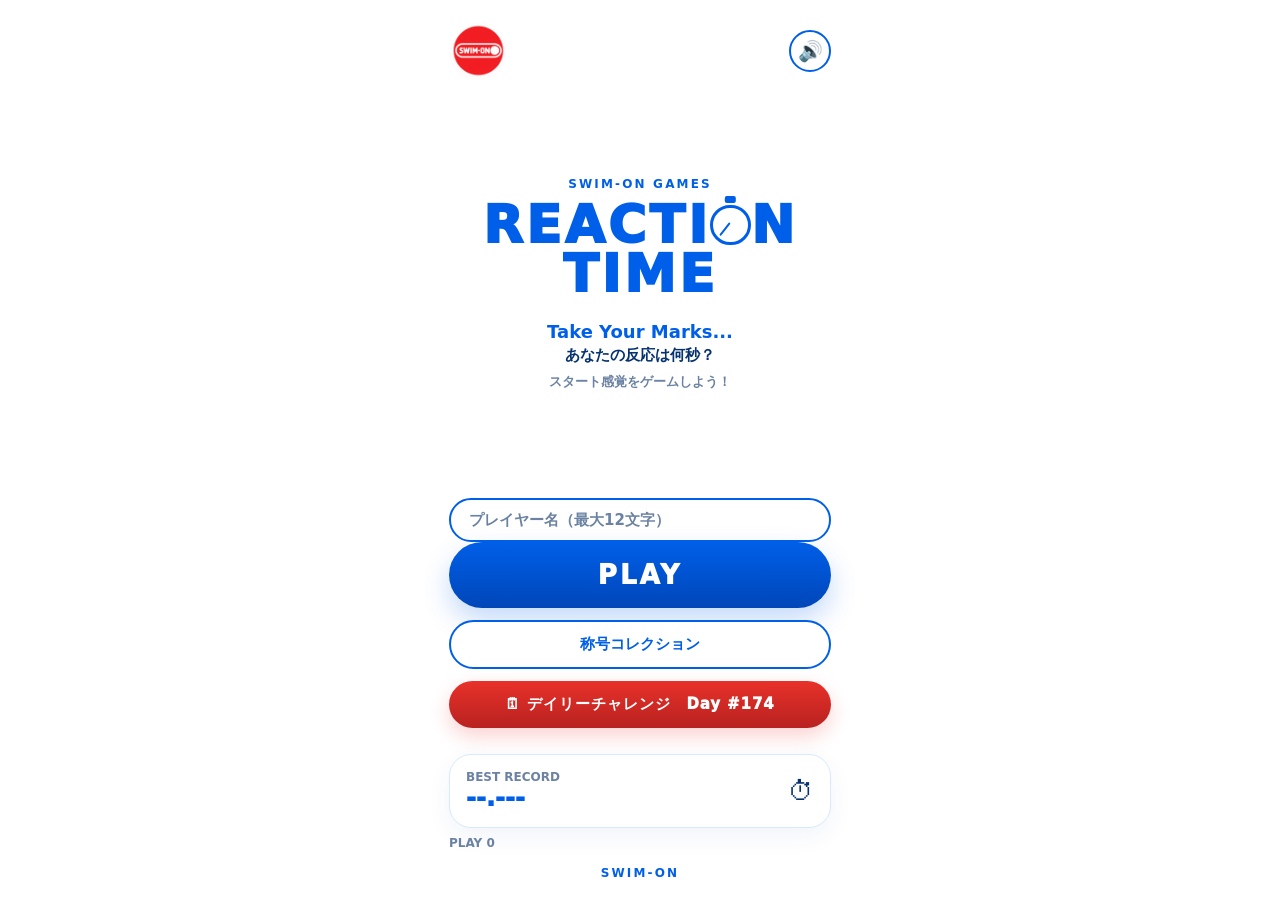
==== commit 785e0d76: "デイリーチャレンジの起点日を2026-06-16に変更 本日(2026-06-16)がDay #1となるようDAILY_EPOCHを更新。  https://claude.ai/code/sessio" ====
--- a/reaction_time_v1_2_audio.html
+++ b/reaction_time_v1_2_audio.html
@@ -204,7 +204,8 @@
         <div class="rankSection" id="top10Section"><div class="rankSectionTitle">▸ ローカルTOP10</div><div id="top10List"></div></div>
       </div>
     </div>
-    <div class="actions"><button class="actionBtn" id="againBtn">もう一回</button><button class="actionBtn primary" id="shareBtn">シェア</button></div>
+    <div class="actions"><button class="actionBtn" id="againBtn">もう一回</button><button class="actionBtn primary" id="shareXBtn">𝕏 でシェア</button></div>
+    <button class="subBtn" id="shareCopyBtn" style="margin-top:8px">コピー</button>
     <button class="subBtn" id="toCollectionBtn">称号を見る</button>
     <button class="subBtn" id="resetRankBtn" style="margin-top:6px;color:var(--muted);border-color:var(--muted)">ランキングをリセット</button>
     <div class="footer">SWIM-ON GAMES</div>
@@ -222,7 +223,8 @@
         <div class="infoBox" id="dailyStreakBox" style="margin-top:8px"></div>
       </div>
     </div>
-    <div class="actions"><button class="actionBtn" id="dailyShareBtn">シェア / コピー</button><button class="actionBtn primary" id="dailyHomeBtn">ホームへ</button></div>
+    <div class="actions"><button class="actionBtn primary" id="dailyShareXBtn">𝕏 でシェア</button><button class="actionBtn" id="dailyCopyBtn">コピー</button></div>
+    <button class="subBtn" id="dailyHomeBtn" style="margin-top:8px">ホームへ</button>
     <div class="footer">SWIM-ON GAMES</div>
   </section>
 
@@ -251,7 +253,7 @@
 let lastText="REACTION TIME #SWIMONGAMES";
 let lastEarnedTitle=null;
 // ---- Daily Challenge ----
-const DAILY_EPOCH=new Date("2024-01-01T00:00:00").getTime();
+const DAILY_EPOCH=new Date("2026-06-16T00:00:00").getTime();
 const DAILY_TRIALS=3;
 let isDailyMode=false,dailyAttempts=[],dailyDelays=[],dailyAttemptIdx=0,dailyShareText="";
 const ranks=[
@@ -350,7 +352,8 @@
   else{el("dailyResultTime").textContent="DQ";el("dailyRankBox").innerHTML="😅 全試技フライング<small>失格</small>";}
   el("dailyAttemptsBox").innerHTML=rec.attempts.map((a,i)=>"#"+(i+1)+": "+(a>=0.150?a.toFixed(3)+"秒":"フライング")).join("　");
   el("dailyStreakBox").innerHTML=s>0?"🔥 <b>"+s+"日連続</b> チャレンジ！":"今日からストリーク開始！";
-  dailyShareText="Day #"+dn+": "+(avgMs?"平均"+avgMs+"ms":"フライング")+"\n"+rec.attempts.map((a,i)=>"#"+(i+1)+":"+(a>=0.15?Math.round(a*1000)+"ms":"DQ")).join(" ")+"\n#SWIMONGAMES";
+  const shareUrl2="https://swimonswimoff.github.io/reaction-time/reaction_time_v1_2_audio.html";
+  dailyShareText="🏊 SWIM-ON REACTION TIME\nDay #"+dn+": "+(avgMs?"平均"+avgMs+"ms":"フライング")+"\n🔥 "+s+"日連続チャレンジ中！\nあなたも試してみて！\n"+shareUrl2;
   updateDailyHomeInfo();
   show("dailyResult");
 }
@@ -413,7 +416,8 @@
   else if(isNew&&oldBest) el("diffBox").innerHTML="自己ベストを <b>"+(oldBest-sec).toFixed(3)+"</b> 秒更新！";
   else if(isNew) el("diffBox").innerHTML="初回記録！ここから <b>自己ベスト更新</b> を狙おう";
   else el("diffBox").innerHTML="自己ベストまで あと <b>"+(sec-best).toFixed(3)+"</b> 秒！";
-  lastText="REACTION TIME｜"+(legal?sec.toFixed(3)+"秒":"フライング")+"\n"+r.title+"\n#SWIMONGAMES";
+  const shareUrl="https://swimonswimoff.github.io/reaction-time/reaction_time_v1_2_audio.html";
+  lastText="🏊 SWIM-ON REACTION TIME\n反応速度: "+(legal?Math.round(sec*1000)+"ms":"フライング")+"\nあなたも試してみて！\n"+shareUrl;
   updateBest();
   renderRanking(sec,pname);
   show("result");
@@ -433,6 +437,8 @@
     el("nextBadge").innerHTML=next?"次の称号まで あと <b>"+(best-next.max).toFixed(3)+"</b> 秒":"最高ランク級！すごい！";
   }
 }
+function openXShare(text){window.open("https://twitter.com/intent/tweet?text="+encodeURIComponent(text),"_blank","noopener")}
+async function copyText(text,btn){try{await navigator.clipboard.writeText(text);const orig=btn.textContent;btn.textContent="コピーしました！";setTimeout(()=>{btn.textContent=orig},1800)}catch(e){alert(text)}}
 async function share(){if(navigator.share){try{await navigator.share({text:lastText})}catch(e){}}else if(navigator.clipboard){await navigator.clipboard.writeText(lastText);alert("結果をコピーしました！")}else alert(lastText)}
 function toggleSound(){audioOn=!audioOn;document.querySelectorAll(".soundToggle").forEach(b=>b.textContent=audioOn?"🔊":"🔇");if(audioOn)beep(1000,80)}
 function resetAll(){if(confirm("記録をリセットしますか？")){localStorage.removeItem("rt_v11_final_best");localStorage.removeItem("rt_v11_final_plays");localStorage.removeItem("rt_v11_final_records");localStorage.removeItem("rt_v11_final_earned");best=null;plays=0;records=[];earned=[];updateBest();renderCollection();}}
@@ -448,17 +454,15 @@
 el("collectionBtn").onclick=()=>{renderCollection();show("collection")};
 el("toCollectionBtn").onclick=()=>{renderCollection();show("collection")};
 el("collectionBack").onclick=()=>show("home");
-el("shareBtn").onclick=share;
+el("shareXBtn").onclick=()=>openXShare(lastText);
+el("shareCopyBtn").onclick=(e)=>copyText(lastText,e.currentTarget);
 el("resetBtn").onclick=resetAll;
 el("resetRankBtn").onclick=resetRanking;
 el("dailyBtn").onclick=startDailyChallenge;
 el("dailyResultBack").onclick=()=>show("home");
 el("dailyHomeBtn").onclick=()=>show("home");
-el("dailyShareBtn").onclick=async()=>{
-  if(navigator.share){try{await navigator.share({text:dailyShareText})}catch(e){}}
-  else if(navigator.clipboard){await navigator.clipboard.writeText(dailyShareText);alert("コピーしました！")}
-  else alert(dailyShareText);
-};
+el("dailyShareXBtn").onclick=()=>openXShare(dailyShareText);
+el("dailyCopyBtn").onclick=(e)=>copyText(dailyShareText,e.currentTarget);
 document.querySelectorAll(".soundToggle").forEach(b=>b.onclick=toggleSound);
 el("playerName").value=savedName;
 el("playerName").addEventListener("change",()=>{localStorage.setItem("rt_v11_player_name",el("playerName").value.trim());});
